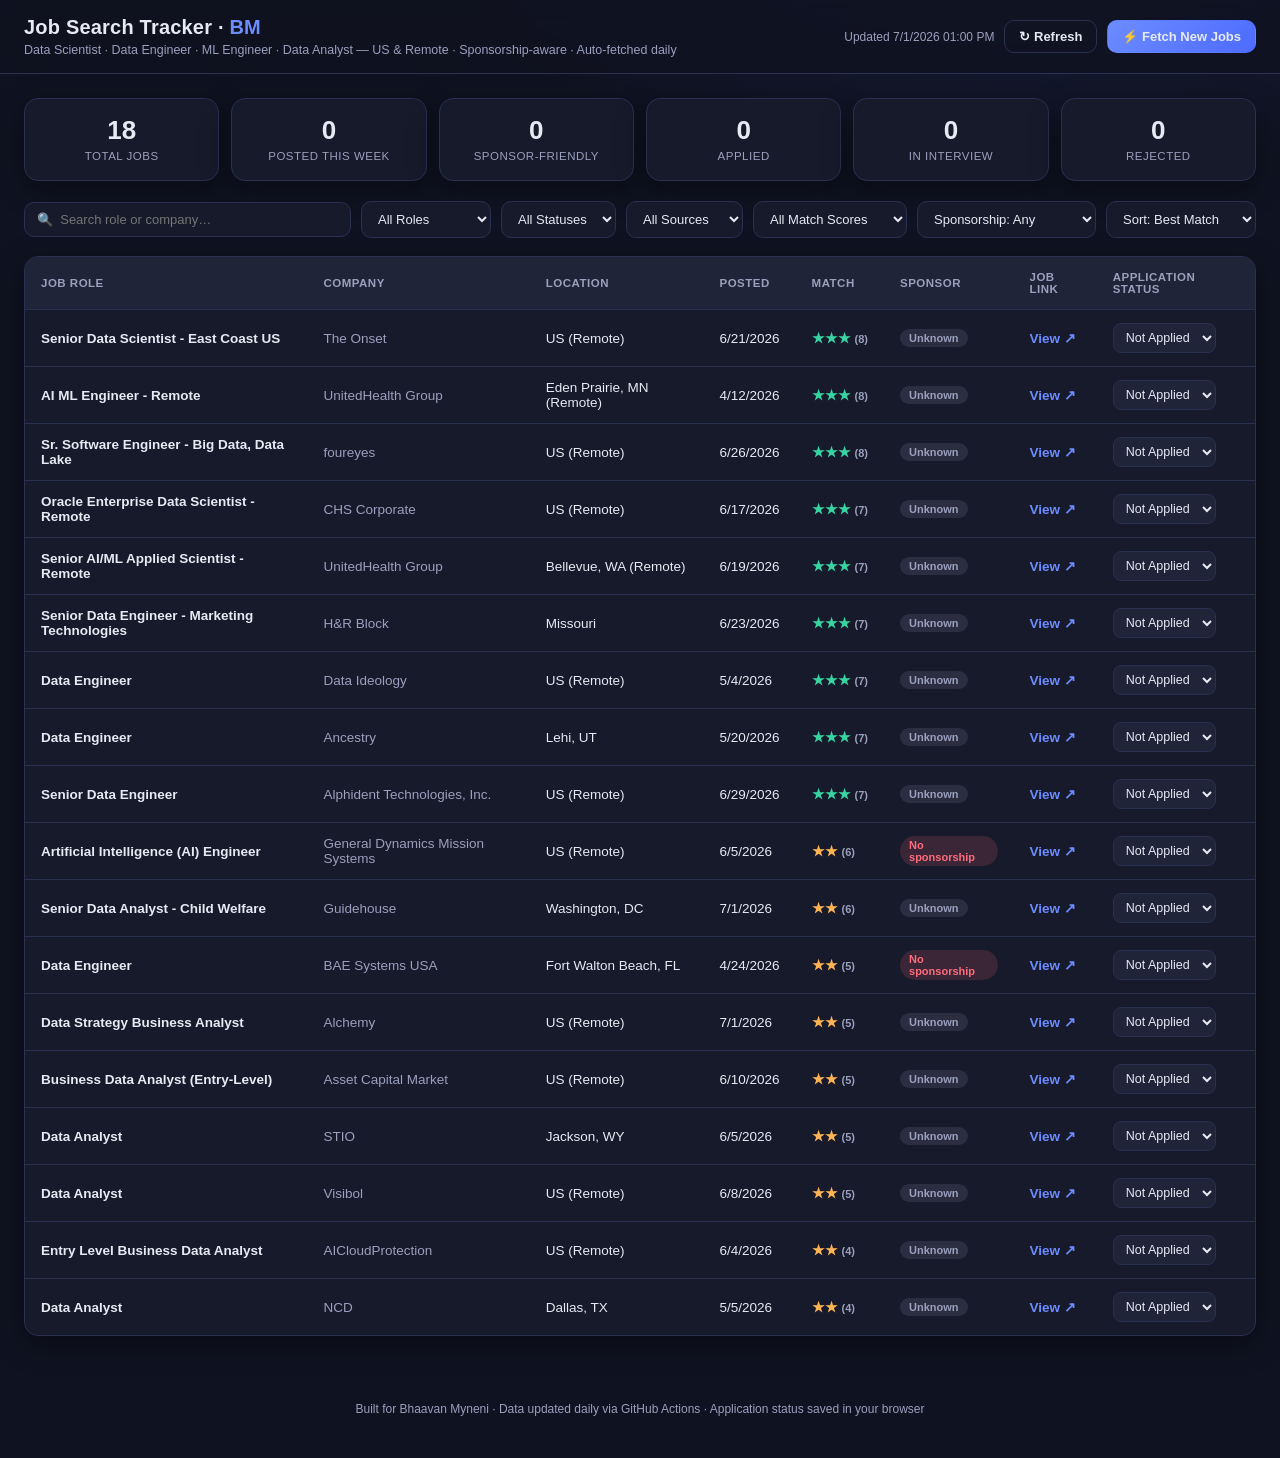
==== index.html @ da8ccff9 "Add files via upload" ====
<!DOCTYPE html>
<html lang="en">
<head>
  <meta charset="UTF-8" />
  <meta name="viewport" content="width=device-width, initial-scale=1.0" />
  <title>Job Search Tracker — Bhaavan Myneni</title>
  <link rel="stylesheet" href="style.css" />
</head>
<body>
  <header class="site-header">
    <div class="header-inner">
      <div class="brand">
        <h1>Job Search Tracker · <span class="accent">BM</span></h1>
        <p class="tagline">Data Scientist · Data Engineer · ML Engineer · Data Analyst — US &amp; Remote · Sponsorship-aware · Auto-fetched daily</p>
      </div>
      <div class="header-actions">
        <span id="lastUpdated" class="last-updated">Loading…</span>
        <button id="refreshBtn" class="btn btn-ghost" title="Reload data">&#8635; Refresh</button>
        <a id="fetchBtn" class="btn btn-primary" href="#" target="_blank" rel="noopener">&#9889; Fetch New Jobs</a>
      </div>
    </div>
  </header>

  <main class="container">
    <!-- Stats -->
    <section class="stats" id="stats">
      <div class="stat"><span class="stat-num" id="statTotal">—</span><span class="stat-label">Total Jobs</span></div>
      <div class="stat"><span class="stat-num" id="statToday">—</span><span class="stat-label">Posted This Week</span></div>
      <div class="stat"><span class="stat-num" id="statSponsor">—</span><span class="stat-label">Sponsor-Friendly</span></div>
      <div class="stat"><span class="stat-num" id="statApplied">—</span><span class="stat-label">Applied</span></div>
      <div class="stat"><span class="stat-num" id="statInterview">—</span><span class="stat-label">In Interview</span></div>
      <div class="stat"><span class="stat-num" id="statRejected">—</span><span class="stat-label">Rejected</span></div>
    </section>

    <!-- Filters -->
    <section class="filters">
      <input type="search" id="searchInput" class="search" placeholder="&#128269;  Search role or company…" />
      <select id="roleFilter">
        <option value="">All Roles</option>
        <option value="Data Scientist">Data Scientist</option>
        <option value="Data Engineer">Data Engineer</option>
        <option value="ML Engineer">ML Engineer</option>
        <option value="Data Analyst">Data Analyst</option>
      </select>
      <select id="statusFilter">
        <option value="">All Statuses</option>
        <option value="Not Applied">Not Applied</option>
        <option value="Applied">Applied</option>
        <option value="In Interview">In Interview</option>
        <option value="Rejected">Rejected</option>
      </select>
      <select id="sourceFilter">
        <option value="">All Sources</option>
        <option value="LinkedIn">LinkedIn</option>
        <option value="Indeed">Indeed</option>
        <option value="Glassdoor">Glassdoor</option>
        <option value="ZipRecruiter">ZipRecruiter</option>
      </select>
      <select id="matchFilter">
        <option value="">All Match Scores</option>
        <option value="high">High &#9733;&#9733;&#9733; (7+)</option>
        <option value="medium">Medium &#9733;&#9733; (4–6)</option>
        <option value="low">Low &#9733; (1–3)</option>
      </select>
      <select id="sponsorFilter">
        <option value="">Sponsorship: Any</option>
        <option value="friendly">Sponsor-Friendly only</option>
        <option value="hide">Hide "No Sponsorship"</option>
      </select>
      <select id="sortBy">
        <option value="match">Sort: Best Match</option>
        <option value="newest">Sort: Newest First</option>
      </select>
    </section>

    <!-- Table -->
    <section class="table-wrap">
      <table id="jobsTable">
        <thead>
          <tr>
            <th>Job Role</th>
            <th>Company</th>
            <th>Location</th>
            <th>Posted</th>
            <th>Match</th>
            <th>Sponsor</th>
            <th>Job Link</th>
            <th>Application Status</th>
          </tr>
        </thead>
        <tbody id="jobsBody"></tbody>
      </table>

      <div id="emptyState" class="empty hidden">
        <div class="empty-icon">&#128203;</div>
        <h3>No jobs found</h3>
        <p>Click <strong>Fetch New Jobs</strong> to run the GitHub Action and pull today's listings, or adjust your filters.</p>
      </div>
    </section>
  </main>

  <footer class="site-footer">
    <p>Built for Bhaavan Myneni · Data updated daily via GitHub Actions · Application status saved in your browser</p>
  </footer>

  <script src="main.js"></script>
</body>
</html>
---- style.css ----
:root {
  --bg: #0f1220;
  --bg-elev: #171a2b;
  --bg-elev-2: #1f2438;
  --border: #2a3050;
  --text: #e7e9f3;
  --text-dim: #9aa0bd;
  --accent: #6c8cff;
  --accent-2: #37d3a0;
  --warn: #ffb454;
  --danger: #ff6b7a;
  --shadow: 0 8px 30px rgba(0,0,0,.35);
  --radius: 14px;
}

* { box-sizing: border-box; }
html, body { margin: 0; padding: 0; }
body {
  font-family: -apple-system, BlinkMacSystemFont, "Segoe UI", Roboto, Helvetica, Arial, sans-serif;
  background: radial-gradient(1200px 600px at 80% -10%, #1a2140 0%, var(--bg) 55%);
  color: var(--text);
  min-height: 100vh;
}

/* Header */
.site-header {
  position: sticky; top: 0; z-index: 20;
  backdrop-filter: blur(10px);
  background: rgba(15,18,32,.8);
  border-bottom: 1px solid var(--border);
}
.header-inner {
  max-width: 1400px; margin: 0 auto; padding: 16px 24px;
  display: flex; align-items: center; justify-content: space-between; gap: 16px; flex-wrap: wrap;
}
.brand h1 { margin: 0; font-size: 20px; font-weight: 700; letter-spacing: .2px; }
.brand .accent { color: var(--accent); }
.tagline { margin: 4px 0 0; font-size: 12.5px; color: var(--text-dim); }
.header-actions { display: flex; align-items: center; gap: 10px; }
.last-updated { font-size: 12px; color: var(--text-dim); }

/* Buttons */
.btn {
  border: 1px solid var(--border); background: var(--bg-elev);
  color: var(--text); padding: 8px 14px; border-radius: 10px;
  font-size: 13px; font-weight: 600; cursor: pointer; text-decoration: none;
  transition: .15s ease; display: inline-flex; align-items: center; gap: 6px;
}
.btn:hover { border-color: var(--accent); transform: translateY(-1px); }
.btn-primary { background: linear-gradient(135deg, var(--accent), #4d6bff); border-color: transparent; }
.btn-ghost { background: transparent; }

/* Layout */
.container { max-width: 1400px; margin: 0 auto; padding: 24px; }

/* Stats */
.stats {
  display: grid; grid-template-columns: repeat(6, 1fr); gap: 12px; margin-bottom: 20px;
}
.stat {
  background: var(--bg-elev); border: 1px solid var(--border); border-radius: var(--radius);
  padding: 16px; text-align: center; box-shadow: var(--shadow);
}
.stat-num { display: block; font-size: 26px; font-weight: 800; }
.stat-label { font-size: 11.5px; color: var(--text-dim); text-transform: uppercase; letter-spacing: .5px; }

/* Filters */
.filters {
  display: flex; gap: 10px; flex-wrap: wrap; margin-bottom: 18px; align-items: center;
}
.search { flex: 1 1 260px; min-width: 220px; }
.filters input, .filters select {
  background: var(--bg-elev); color: var(--text); border: 1px solid var(--border);
  padding: 9px 12px; border-radius: 10px; font-size: 13px; outline: none;
}
.filters input:focus, .filters select:focus { border-color: var(--accent); }

/* Table */
.table-wrap {
  background: var(--bg-elev); border: 1px solid var(--border); border-radius: var(--radius);
  overflow: hidden; box-shadow: var(--shadow);
}
table { width: 100%; border-collapse: collapse; font-size: 13.5px; }
thead th {
  text-align: left; padding: 14px 16px; background: var(--bg-elev-2);
  color: var(--text-dim); font-size: 11.5px; text-transform: uppercase; letter-spacing: .5px;
  border-bottom: 1px solid var(--border); position: sticky; top: 0;
}
tbody td { padding: 13px 16px; border-bottom: 1px solid var(--border); vertical-align: middle; }
tbody tr:hover { background: rgba(108,140,255,.06); }
tbody tr:last-child td { border-bottom: none; }
.job-role { font-weight: 600; }
.company { color: var(--text-dim); }

/* Match stars */
.match { white-space: nowrap; font-weight: 700; }
.match.high { color: var(--accent-2); }
.match.medium { color: var(--warn); }
.match.low { color: var(--text-dim); }
.match .score { font-size: 11px; color: var(--text-dim); margin-left: 4px; }

/* Sponsor pill */
.pill { font-size: 11px; padding: 3px 9px; border-radius: 999px; font-weight: 700; display: inline-block; }
.pill.friendly { background: rgba(55,211,160,.15); color: var(--accent-2); }
.pill.unknown { background: rgba(154,160,189,.15); color: var(--text-dim); }
.pill.no { background: rgba(255,107,122,.15); color: var(--danger); }

/* Job link */
.joblink { color: var(--accent); text-decoration: none; font-weight: 600; }
.joblink:hover { text-decoration: underline; }

/* Status select */
.status-select {
  background: var(--bg-elev-2); color: var(--text); border: 1px solid var(--border);
  border-radius: 8px; padding: 6px 8px; font-size: 12.5px; cursor: pointer;
}
.status-select[data-status="Applied"] { border-color: var(--accent); }
.status-select[data-status="In Interview"] { border-color: var(--warn); }
.status-select[data-status="Rejected"] { border-color: var(--danger); }

/* Empty state */
.empty { text-align: center; padding: 60px 20px; }
.empty-icon { font-size: 40px; }
.empty h3 { margin: 10px 0 6px; }
.empty p { color: var(--text-dim); font-size: 14px; }
.hidden { display: none; }

/* Footer */
.site-footer { text-align: center; padding: 30px; color: var(--text-dim); font-size: 12px; }

/* Responsive */
@media (max-width: 900px) {
  .stats { grid-template-columns: repeat(3, 1fr); }
  .table-wrap { overflow-x: auto; }
  table { min-width: 820px; }
}
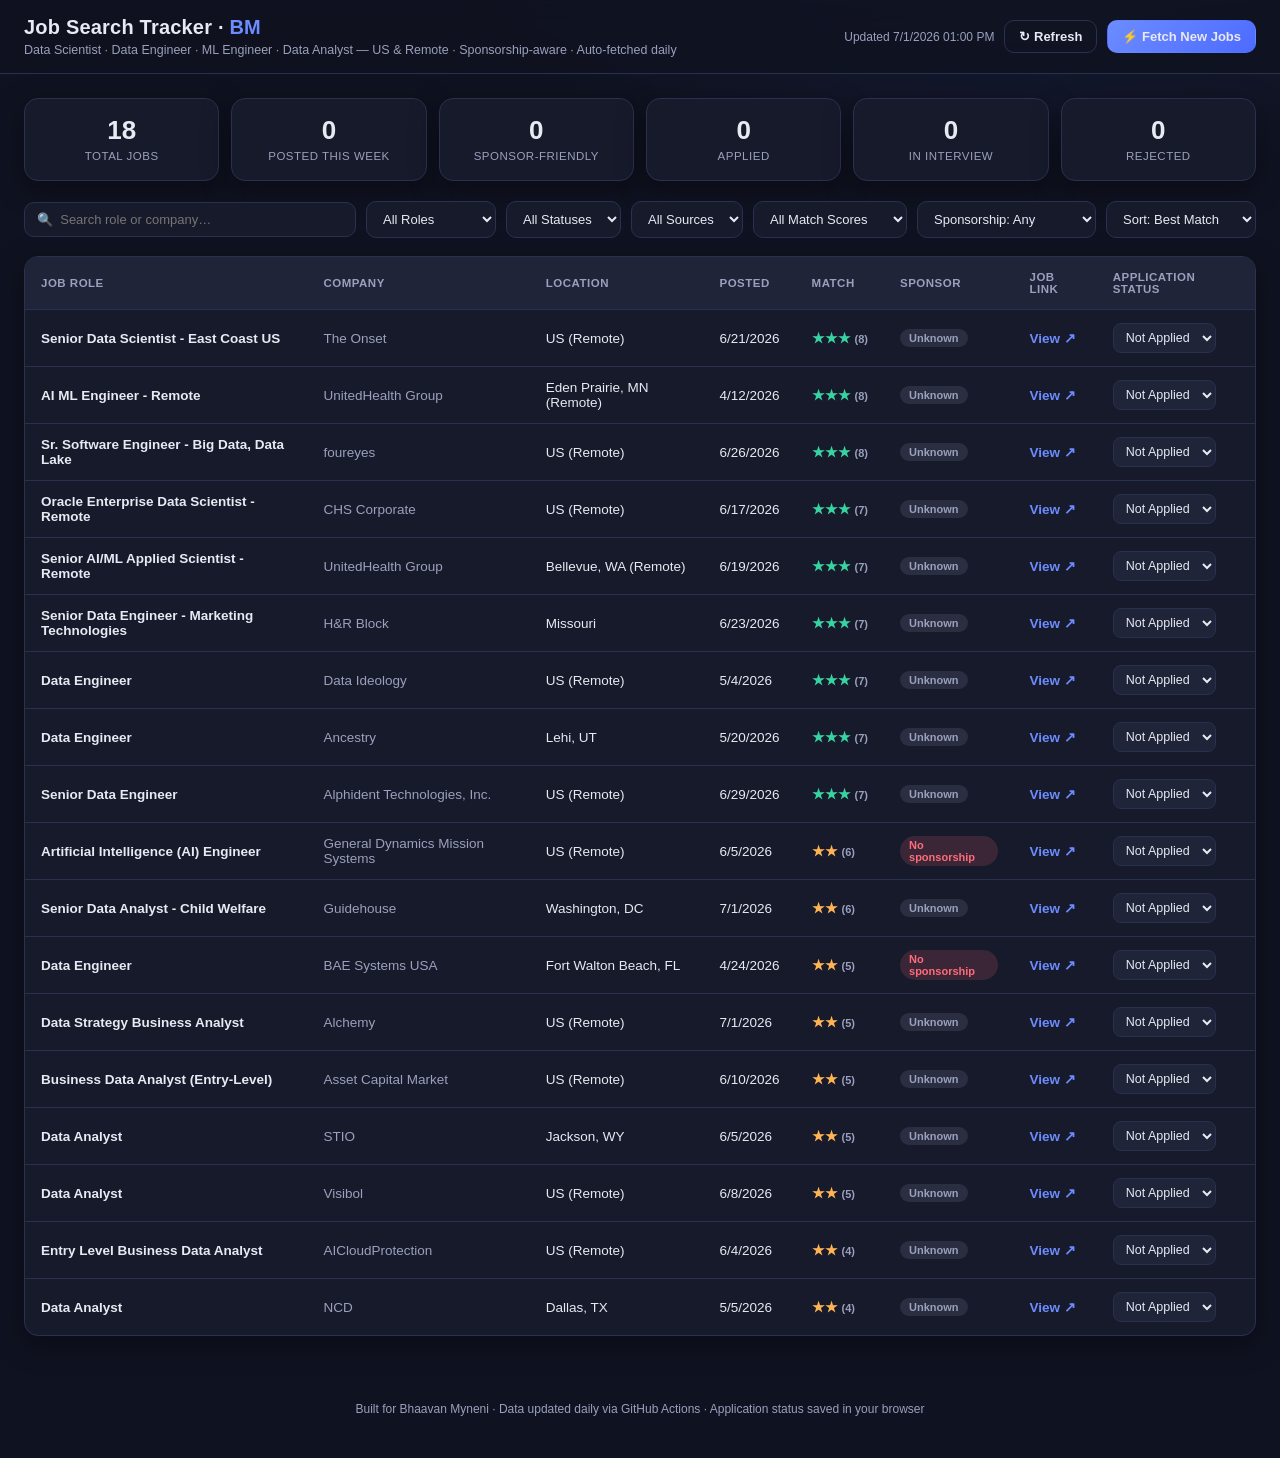
==== commit fa3fe2d3: "Widen sources (all boards + preserve Handshake) and dynamic source filter" ====
--- a/index.html
+++ b/index.html
@@ -51,10 +51,7 @@
       </select>
       <select id="sourceFilter">
         <option value="">All Sources</option>
-        <option value="LinkedIn">LinkedIn</option>
-        <option value="Indeed">Indeed</option>
-        <option value="Glassdoor">Glassdoor</option>
-        <option value="ZipRecruiter">ZipRecruiter</option>
+        <!-- options populated dynamically from jobs.json (LinkedIn, Indeed, Glassdoor, ZipRecruiter, Handshake, BuiltIn, Dice, …) -->
       </select>
       <select id="matchFilter">
         <option value="">All Match Scores</option>
